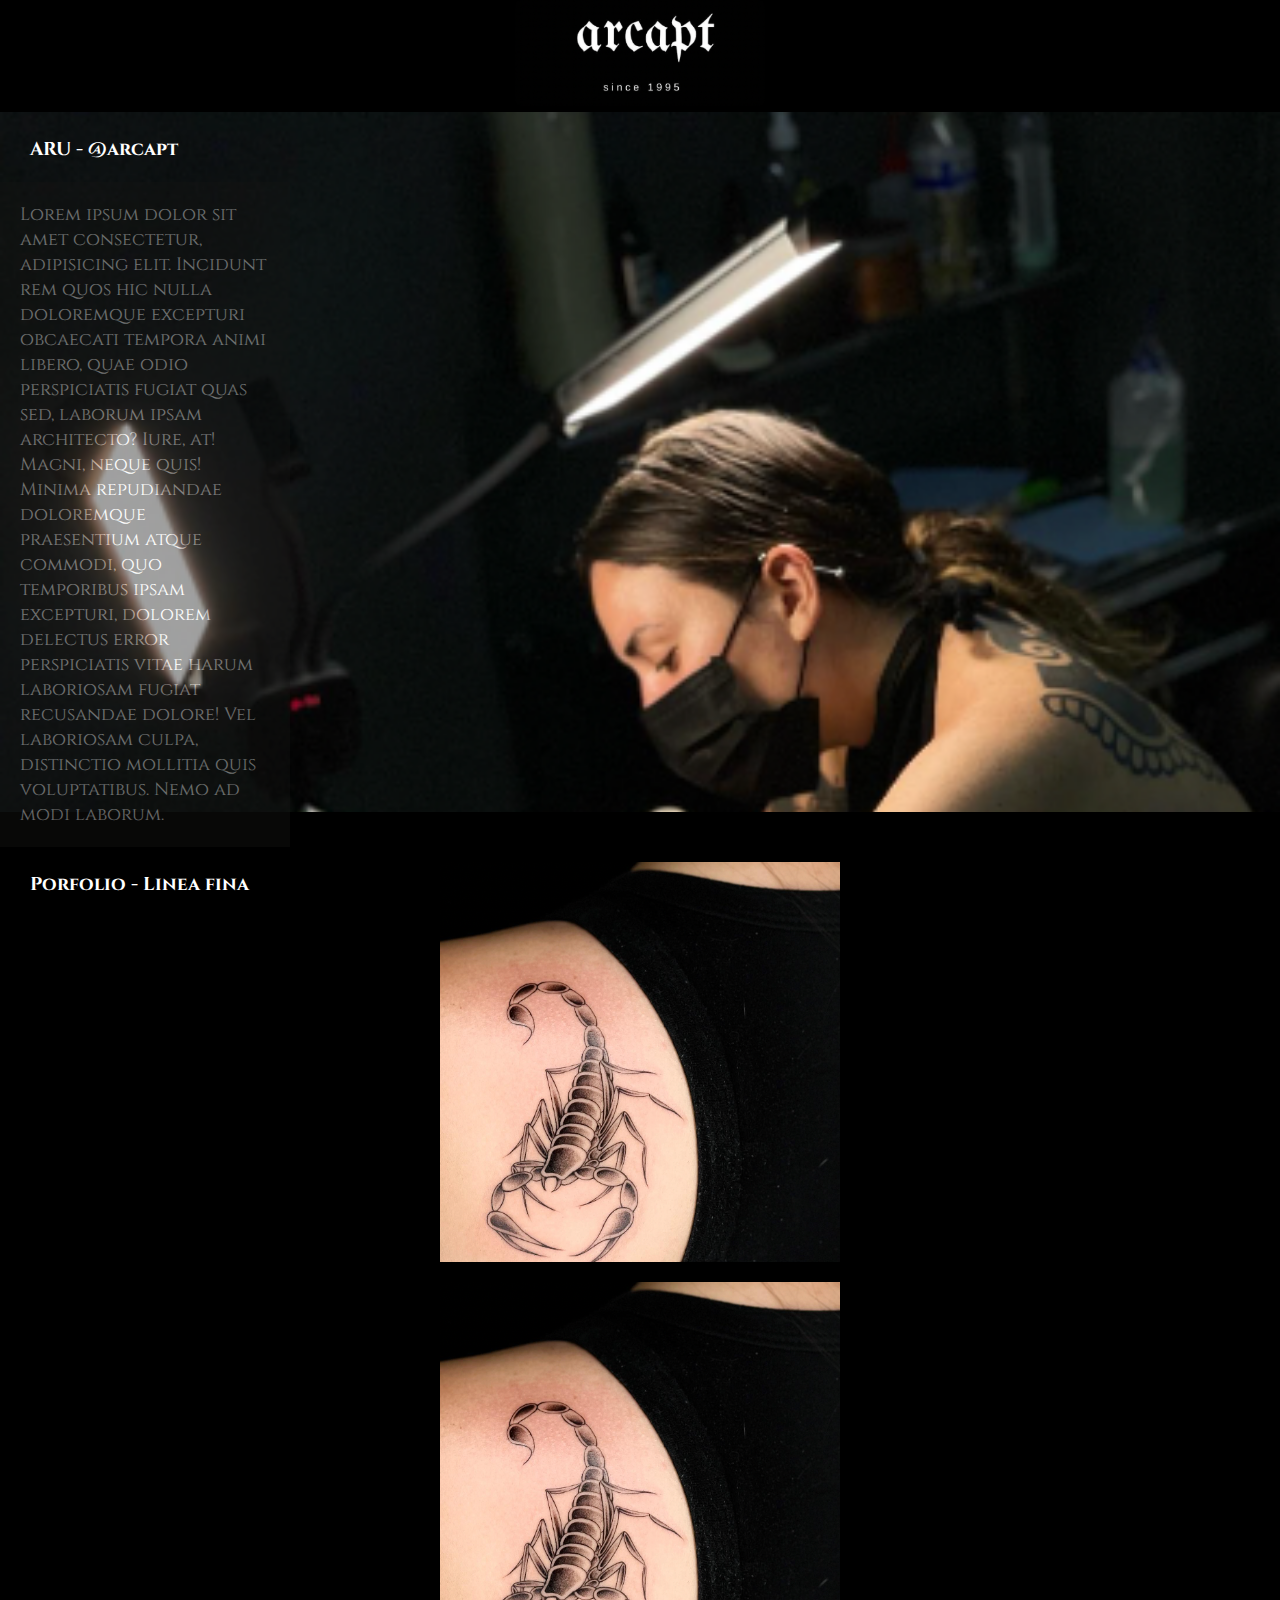
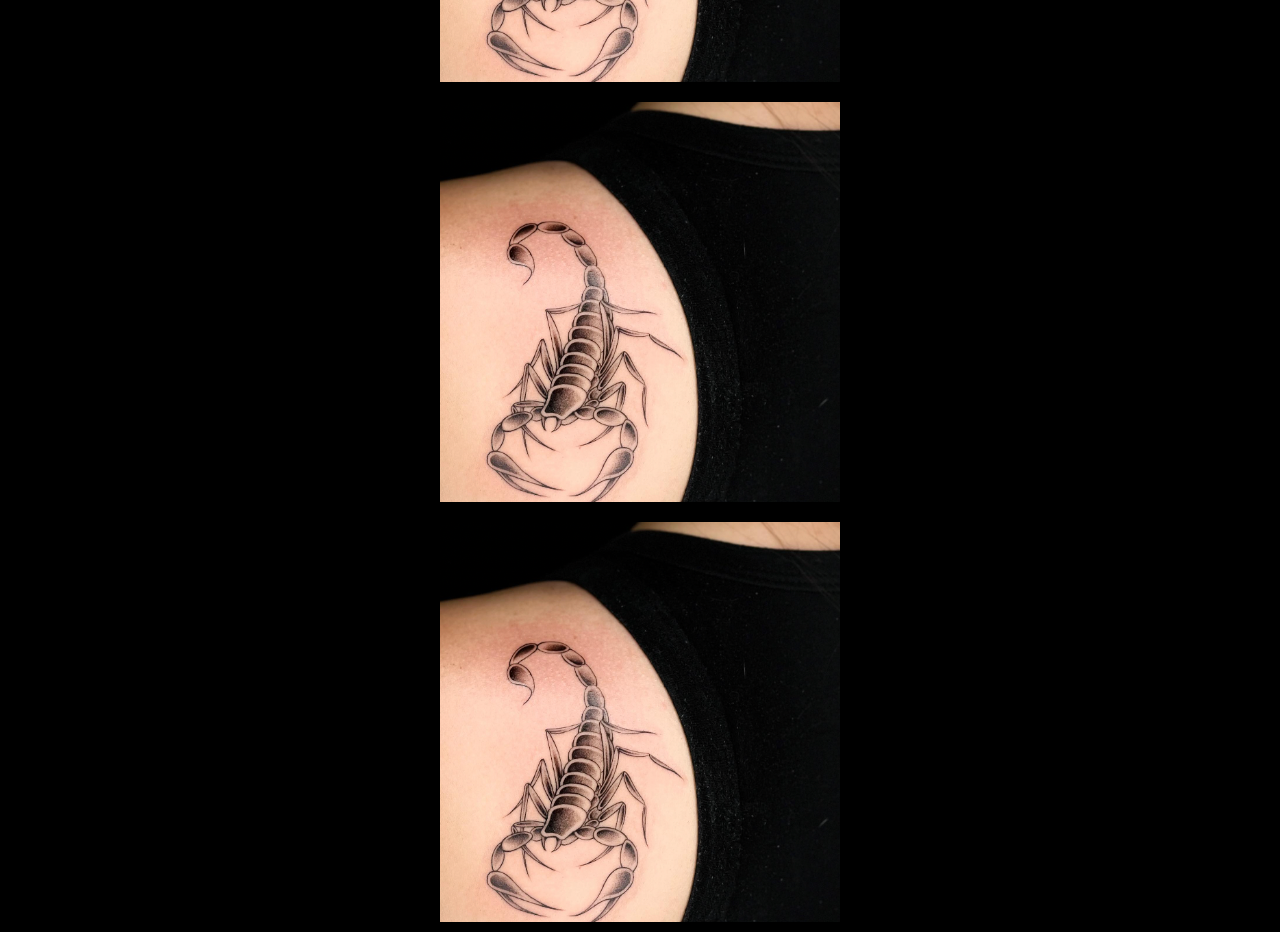
==== paginas/Aru.html @ 250bc6ee "portfolio" ====
<!DOCTYPE html>
<html lang="en">
  <head>
    <meta charset="UTF-8" />
    <meta name="viewport" content="width=device-width, initial-scale=1.0" />
    <title>Aru Tattoo</title>
    <link
      href="https://fonts.googleapis.com/css2?family=Cinzel&display=swap"
      rel="stylesheet"
    />
    <link rel="stylesheet" href="../css/portfolio.css" />
    <link rel="stylesheet" href="../css/global.css" />
  </head>
  <body>
    <div class="porfolio">
      <div class="cont-portfolio">
        <a href="../index.html"
          ><img class="logo" src="../img/logo-blanco.png" alt=""
        /></a>
      </div>
      <div class="profesional-aru">
        <h3>ARU - @arcapt</h3>
        <p>
          Lorem ipsum dolor sit amet consectetur, adipisicing elit. Incidunt rem
          quos hic nulla doloremque excepturi obcaecati tempora animi libero,
          quae odio perspiciatis fugiat quas sed, laborum ipsam architecto?
          Iure, at! Magni, neque quis! Minima repudiandae doloremque praesentium
          atque commodi, quo temporibus ipsam excepturi, dolorem delectus error
          perspiciatis vitae harum laboriosam fugiat recusandae dolore! Vel
          laboriosam culpa, distinctio mollitia quis voluptatibus. Nemo ad modi
          laborum.
        </p>
        <h3>Porfolio - Linea fina</h3>
      </div>
      <div class="f4b-fotos">
        <img src="../img/Dibujo-con-sombra.png" alt="" />
        <img src="../img/Dibujo-con-sombra.png" alt="" />
        <img src="../img/Dibujo-con-sombra.png" alt="" />
        <img src="../img/Dibujo-con-sombra.png" alt="" />
      </div>
    </div>
  </body>
</html>
---- css/portfolio.css ----
body {
  background-color: black;
  font-family: "Cinzel", serif; /* Aplicar la fuente Cinzel gótica para todo el cuerpo */
}

.porfolio {
  background-color: black;
}

.cont-portfolio {
  display: flex;
  flex-direction: column;
  align-items: center;
  justify-content: center;
}

.profesional-aru {
  height: 700px;
  background-image: url(../img/Aru-tattoo.png);
  background-position: 20% right;
  background-repeat: no-repeat;
  background-size: cover;
}

.profesional-aru h3 {
  color: white;
  padding: 25px 0 20px 30px;
  text-align: left;
}
.profesional-aru p {
  background-color: #141413;
  opacity: 0.4;
  color: white;
  font-size: 18px;
  width: 250px;
  padding: 20px;
}

.f4b-fotos {
  display: flex;
  flex-direction: column;
  justify-content: center;
  align-items: center;
  margin-top: 40px;
}

.f4b-fotos img {
  padding: 10px;
}

.cont-portfolio {
}
---- css/global.css ----
/*         Global          */
@import url("https://fonts.googleapis.com/css2?family=Comfortaa:wght@700&family=Montserrat:wght@200;400&family=Roboto:wght@300;900&display=swap");
* {
  padding: 0;
  margin: 0;
}

.row {
  padding: 0;
  margin: 0;
}

@font-face {
  font-family: "Cinzel", sans-serif;
  src: url(../Assets/Comfortaa/Comfortaa-VariableFont_wght.ttf);
}
/*         MAIN   */
main {
  padding-top: 30px;
  background: #000000;
  background: linear-gradient(180deg, #000000 0%, #23011d 87%);
  height: auto;
  min-height: 800px;
  font-family: "Cinzel", sans-serif;
}

.logo-header {
  display: flex;
  flex-direction: column;
  align-items: center;
}

.logo {
  width: 250px;
  border-radius: 5px;
  align-items: center;
}

@media (max-width: 700px) {
  main {
    height: auto;
    min-height: 800px;
  }
}
/*         HEADER + NAV    */
.pres-empresa {
  display: flex;
  flex-direction: column;
  justify-content: center;
  align-items: center;
  padding-top: 50px;
}
.pres-empresa img {
  border-radius: 50%;
  height: 96px;
  width: 96px;
}
.pres-empresa h1 {
  color: white;
  font-size: 18px;
  padding: 20px 0px 10px 0px;
  font-family: "Montserrat", sans-serif;
  font-weight: bold;
}
.pres-empresa p {
  color: white;
  font-size: 16px;
  text-align: center;
  padding: 0px 20px 0px 20px;
  font-weight: 200;
}

/* TAROT */
.pres-empresa-int {
  display: flex;
  flex-direction: column;
  justify-content: center;
  align-items: center;
  padding-top: 50px;
}
.pres-empresa-int img {
  border-radius: 50%;
  height: 96px;
  width: 96px;
}
.pres-empresa-int h1 {
  color: white;
  font-size: 18px;
  padding: 20px 0px 10px 0px;
  font-family: "Montserrat", sans-serif;
  font-weight: bold;
}
.pres-empresa-int p {
  color: white;
  font-size: 16px;
  text-align: center;
  padding: 0px 20px 0px 20px;
  font-weight: 200;
}

.f4b-intro {
  height: 110px;
  width: 350px;
  border-radius: 50px;
  background-color: hsla(0, 0%, 100%, 0.3);
}
.f4b-intro div {
  margin-top: 8px;
  padding-left: 0px;
}

.f4b-img-company img {
  border-radius: 50%;
  height: 96px;
  width: 96px;
}

.f4b-pres-company {
  margin-top: 10px;
}
.f4b-pres-company h1 {
  font-size: 16px;
  color: white;
}
.f4b-pres-company p {
  font-size: 12px;
  color: white;
}

/* Boton con imagen */
.botonera {
  display: flex;
  flex-direction: column;
  justify-content: center;
  align-items: center;
  margin-top: 40px;
  font-size: 20px;
  font-weight: bold;
}
.botonera a:nth-child(3) {
  animation: pulse;
  animation-duration: 2s;
  animation-iteration-count: 100;
}

.destacado {
  animation: pulse;
  animation-duration: 2s;
  animation-iteration-count: 10;
}

.boton-imagen {
  display: flex;
  flex-direction: row;
  justify-content: space-around;
  align-items: center;
  margin: 15px 0px 0px 0px;
  border: white solid 1px;
  border-radius: 50px;
  height: 50px;
  width: 600px;
  text-decoration: none;
  color: white;
  text-align: center;
}
@media (max-width: 700px) {
  .boton-imagen {
    width: 350px;
    font-size: 14px;
  }
}
.boton-imagen:hover {
  color: black;
  background-color: white;
}
.boton-imagen img {
  position: absolute;
  height: 45px;
  width: 45px;
  border-radius: 50%;
  margin-left: -550px;
}
@media (max-width: 700px) {
  .boton-imagen img {
    margin-left: -300px;
  }
}
.boton-imagen i {
  position: absolute;
  margin-left: -750px;
  color: white;
}
@media (max-width: 700px) {
  .boton-imagen i {
    margin-left: -300px;
  }
}

/* REDES */
.redes {
  margin-top: 50px;
  display: flex;
  flex-direction: row;
  justify-content: center;
  align-items: center;
}
.redes a {
  padding: 0px 7px 0px 7px;
}
.redes a:hover {
  transform: scale(1.3);
}

/* FIRMA */
.firma {
  display: flex;
  align-items: center;
  justify-content: center;
  color: white;
  text-decoration: none;
  font-size: 15px;
  font-family: arial;
  margin-top: 50px;
  gap: 10px;
  padding-bottom: 20px;
}
.firma img {
  height: 30px;
  width: 30px;
}

/* Accordion */
.accordion-button:not(.collapsed) {
  background-color: white;
}

.accordion {
  display: flex;
  flex-direction: column;
  justify-content: center;
  align-items: center;
}

.accordion-item {
  width: 90%;
}

.accordion-button {
  background-color: #790a64;
  text-align: center;
  color: aliceblue;
}

.collapsed {
  background-color: #790a64;
}

.accordion-header {
  justify-content: center;
  margin-bottom: 30px;
}

/* Accordion */
.f4b-cards {
  width: auto;
  max-width: 380px;
  border-radius: 50px;
  background-color: rgba(0, 0, 0, 0.1);
  margin-top: 50px;
  border: 1px solid white;
}
.f4b-cards h2 {
  font-size: 22px;
  color: white;
}
.f4b-cards img {
  border-radius: 50%;
  height: 60px;
  width: 60px;
}

.fb4-cards-s {
  height: 490px;
}

.fb4-cards-m {
  height: 490px;
}

.fb4-cards-l {
  height: 525px;
}

.f4b-card-f1 {
  padding: 20px 0px 10px 0px;
}
.f4b-card-f1 h2 {
  text-align: center;
  color: white;
}
.f4b-card-f1 img {
  margin-left: 10px;
}

.f4b-card-f2 {
  display: flex;
  justify-content: center;
  align-items: center;
}
.f4b-card-f2 p {
  color: white;
  text-align: center;
  margin: 0px;
}
.f4b-card-f2 h3 {
  color: white;
  font-size: 34px;
}

.f4b-card-f3 {
  padding-top: 15px;
}

.f4b-card-f4 {
  padding-top: 15px;
}
.f4b-card-f4 a {
  display: flex;
  flex-direction: row;
  justify-content: center;
  width: 50%;
  text-decoration: none;
}
.f4b-card-f4 a:nth-child(3) {
  animation: pulse;
  animation-duration: 2s;
  animation-iteration-count: 100;
}

.f4b-badges h5 {
  text-align: center;
  color: azure;
}

.f4b-card-f4 h5 {
  text-align: center;
  color: azure;
  margin-bottom: 5px;
}

.btn-dark {
  background-color: black;
  border: 2px solid pink;
  margin-top: 5px;
  border-radius: 50px;
}
.btn-dark:hover {
  background-color: pink;
  color: black;
  border: 2px solid black;
}

/* Wall of love */
.f4b-wol {
  width: auto;
  max-width: 390px;
  height: 250px;
  display: flex;
  flex-direction: row;
}

.f4b-banner1 {
  display: flex;
  justify-content: center;
  align-items: center;
}

.f4b-banner1 img {
  height: 250px;
  width: 183px;
  border-radius: 10px;
}

.f4b-tresbanners {
  display: flex;
  flex-direction: column;
  justify-content: space-around;
  align-items: center;
}
.f4b-tresbanners a img {
  height: 78px;
  width: 156px;
  border-radius: 10px;
}

.tituloNews {
  margin-top: 50px;
  text-align: center;
  color: white;
  background-color: #000000;
}

.tituloNews2 {
  margin-top: 10px;
  text-align: center;
  color: white;
  background-color: #000000;
}

/* reviews */
h1 {
  color: aqua;
  background-color: black;
}

/*# sourceMappingURL=styles.css.map */
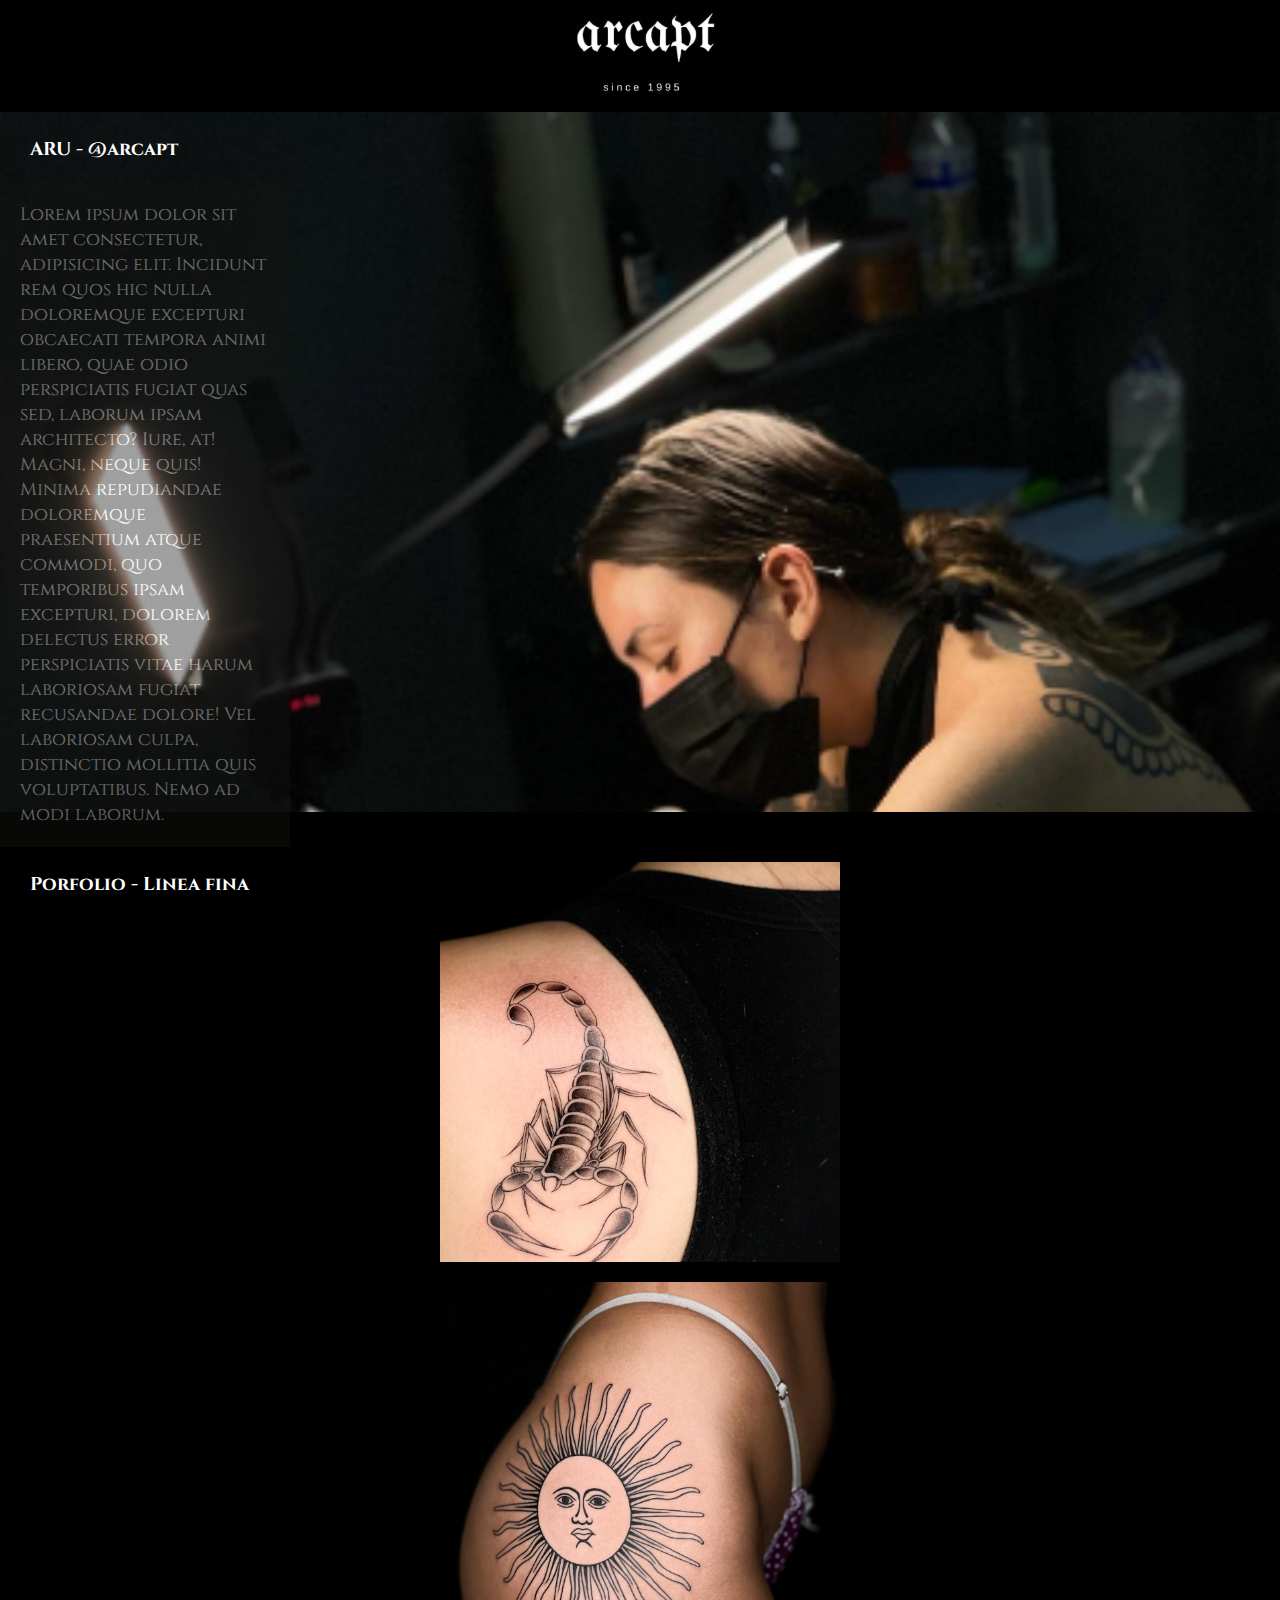
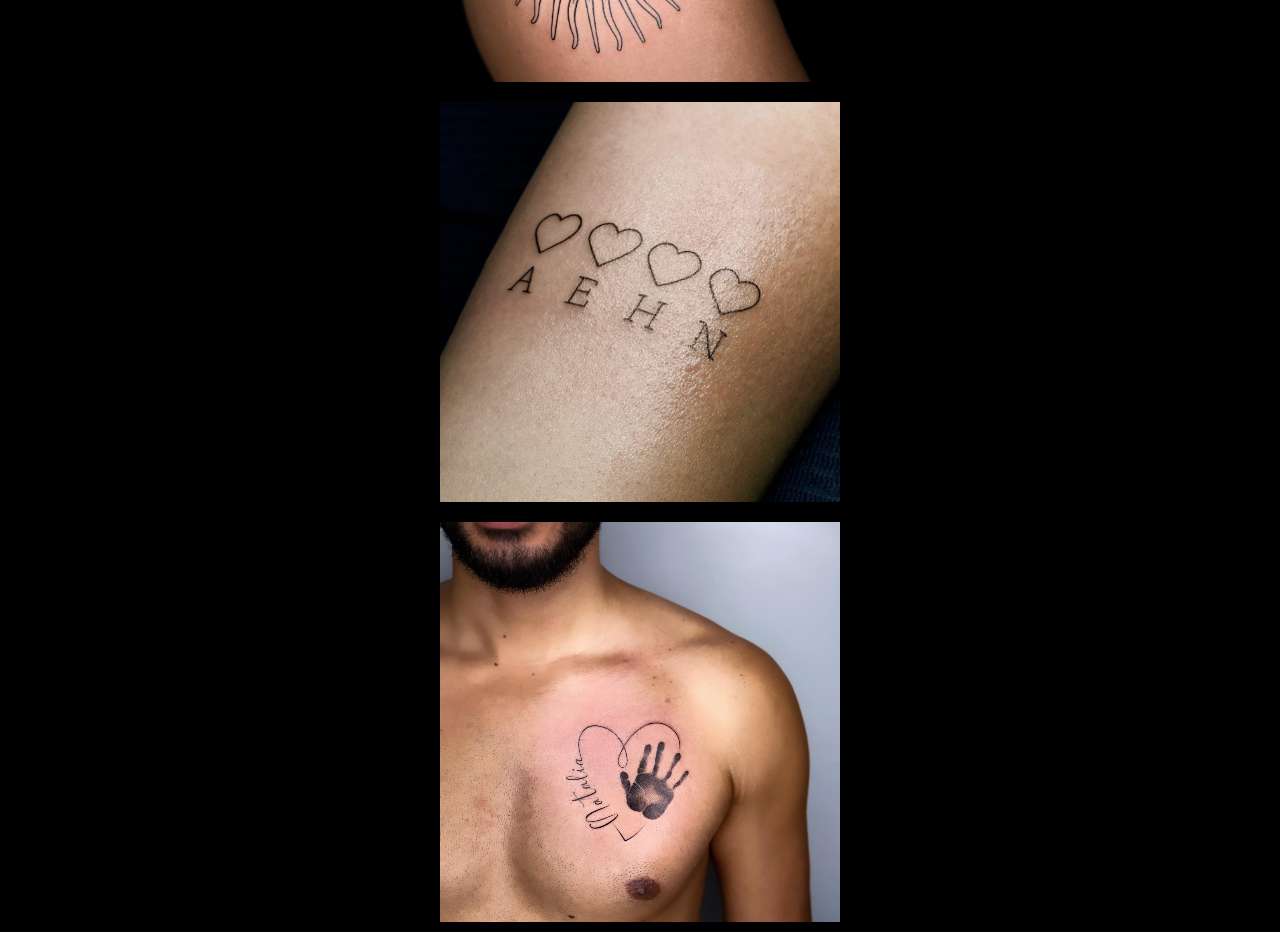
==== commit 389c624a: "portfolio" ====
--- a/paginas/Aru.html
+++ b/paginas/Aru.html
@@ -34,9 +34,9 @@
       </div>
       <div class="f4b-fotos">
         <img src="../img/Dibujo-con-sombra.png" alt="" />
-        <img src="../img/Dibujo-con-sombra.png" alt="" />
-        <img src="../img/Dibujo-con-sombra.png" alt="" />
-        <img src="../img/Dibujo-con-sombra.png" alt="" />
+        <img src="../img/dibujo-sin-sombra.png" alt="" />
+        <img src="../img/micro-tattoo.png" alt="" />
+        <img src="../img/dibu-letra.png" alt="" />
       </div>
     </div>
   </body>
--- a/css/portfolio.css
+++ b/css/portfolio.css
@@ -47,6 +47,3 @@
 .f4b-fotos img {
   padding: 10px;
 }
-
-.cont-portfolio {
-}
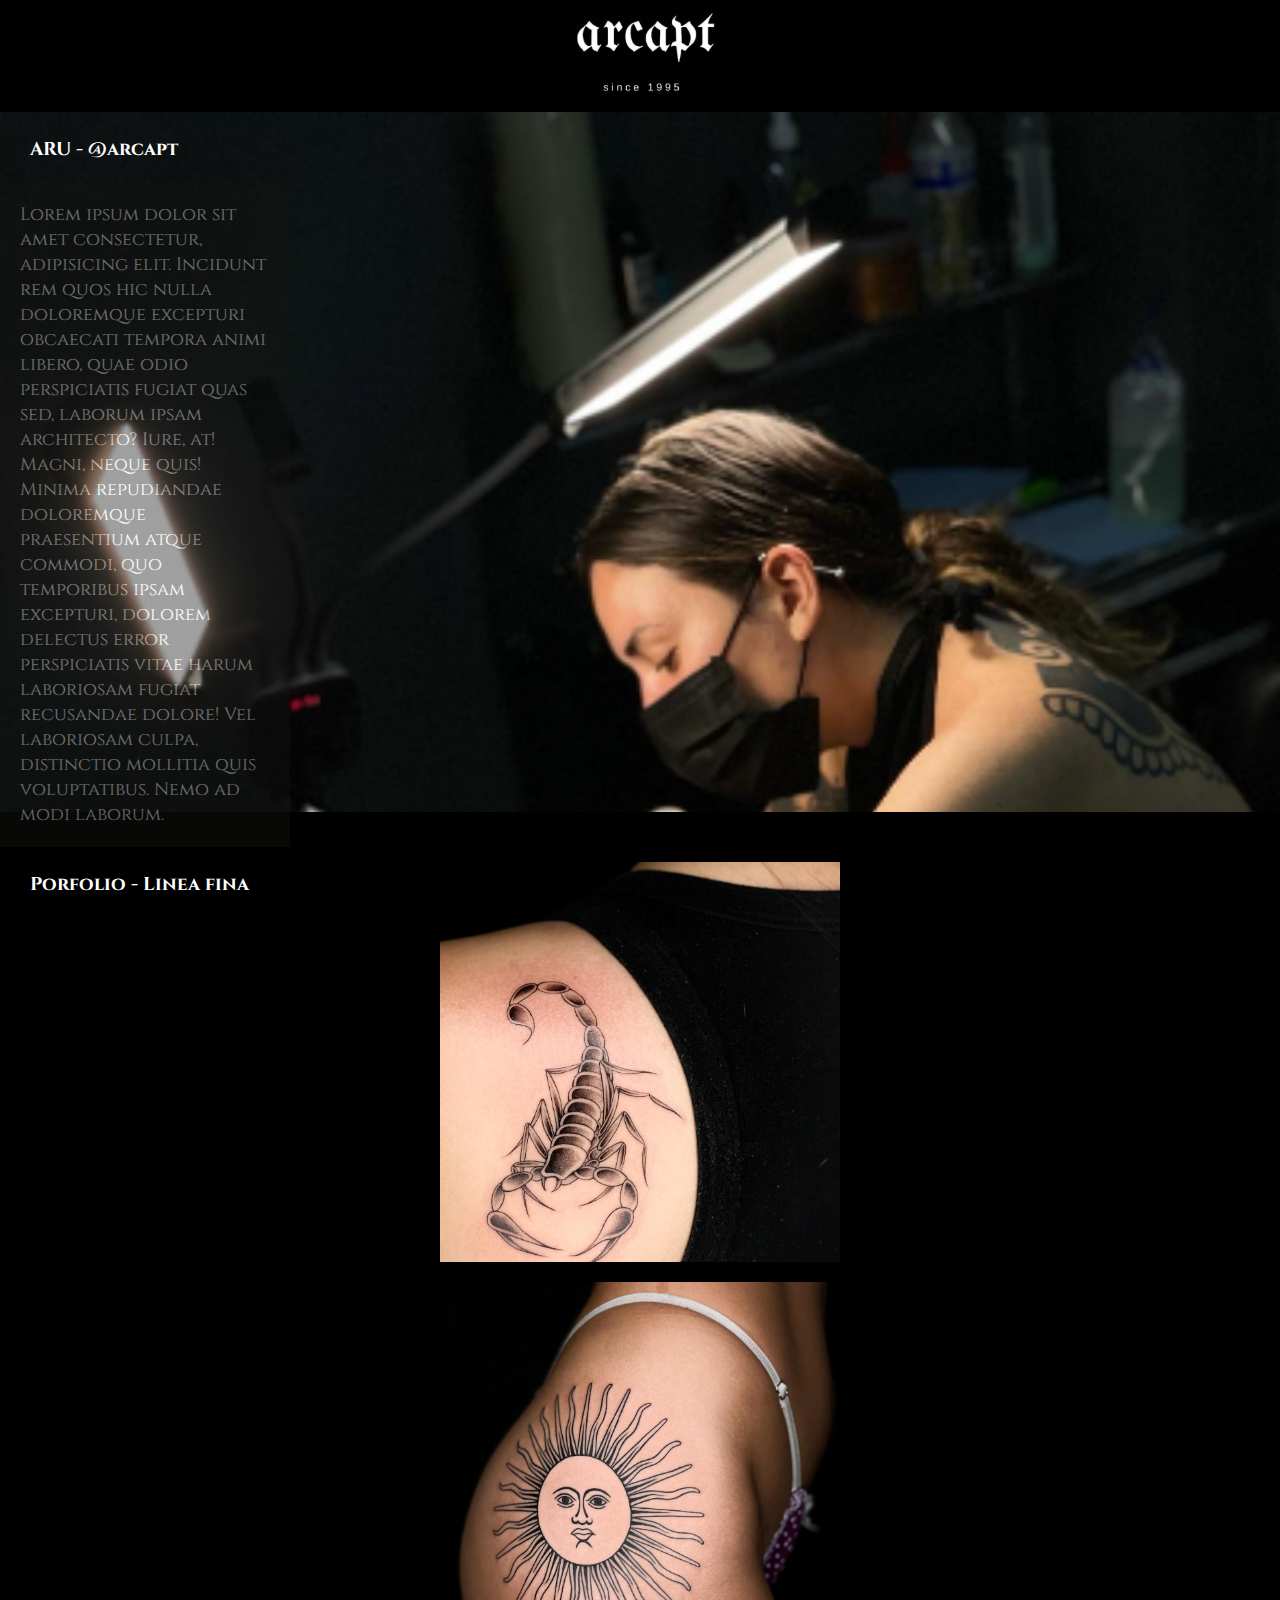
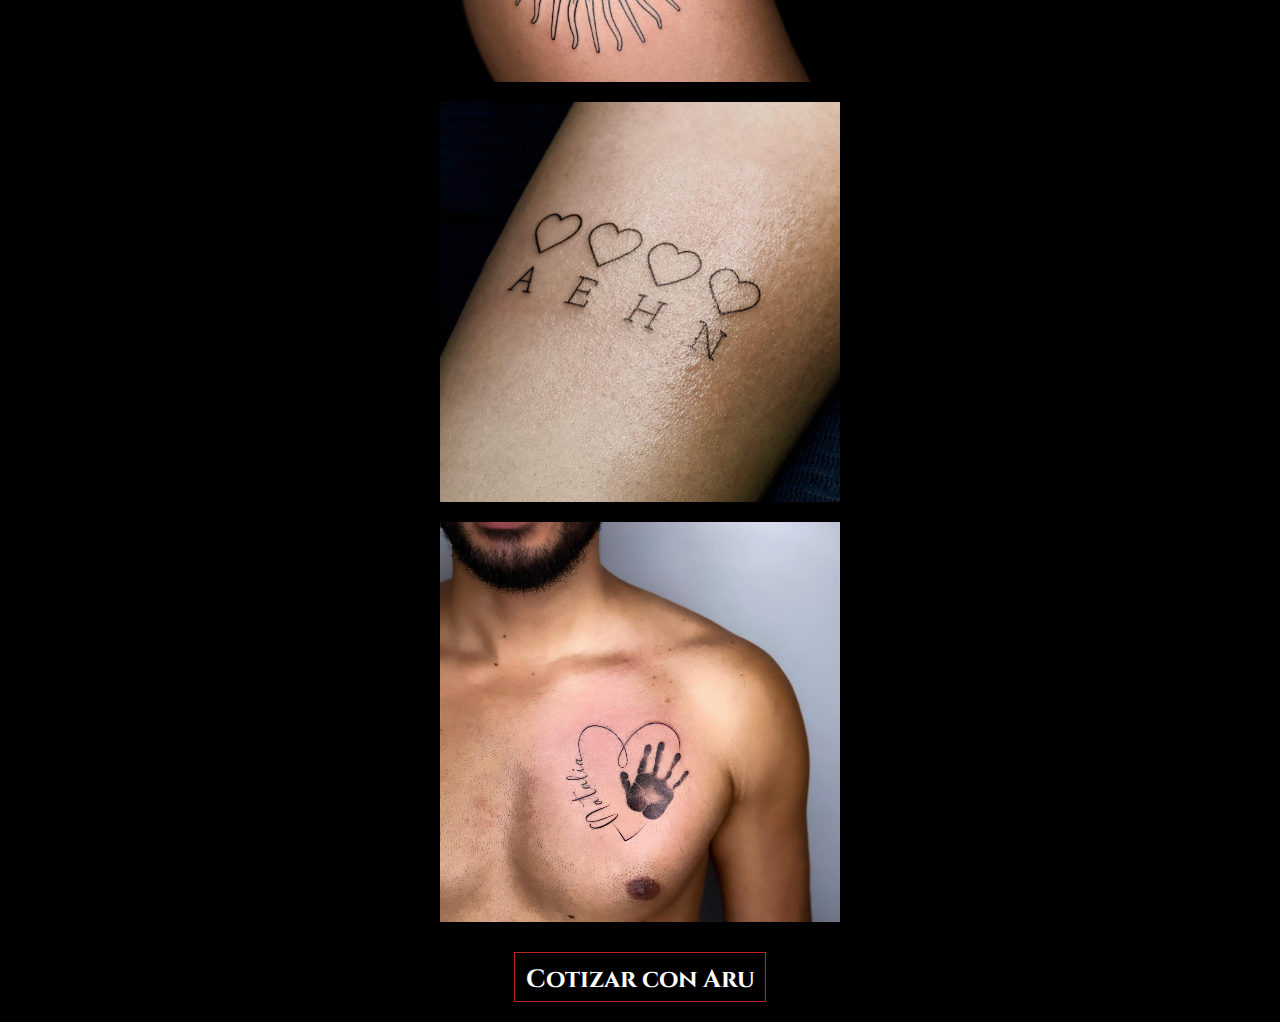
==== commit 8c6dceb8: "portfolio" ====
--- a/paginas/Aru.html
+++ b/paginas/Aru.html
@@ -37,7 +37,13 @@
         <img src="../img/dibujo-sin-sombra.png" alt="" />
         <img src="../img/micro-tattoo.png" alt="" />
         <img src="../img/dibu-letra.png" alt="" />
+        <a class="f4b-boton-cotizar" href="../cotizar.html"> Cotizar con Aru</a>
       </div>
     </div>
+    <script>
+      function navigateTo(url) {
+        window.location.href = url;
+      }
+    </script>
   </body>
 </html>
--- a/css/portfolio.css
+++ b/css/portfolio.css
@@ -47,3 +47,25 @@
 .f4b-fotos img {
   padding: 10px;
 }
+
+.f4b-boton-cotizar {
+  width: 250px;
+  color: white;
+  border-width: 1px;
+  border-style: solid;
+  border-color: #bb2424;
+  text-align: center;
+  text-decoration: none;
+  margin: 20px 0 20px 0;
+  padding: 10px 0 5px 0;
+  font-family: "Cinzel", serif; /* Aplicar la fuente Cinzel al botón */
+  font-size: 25px; /* Tamaño de fuente para el botón */
+  font-weight: bold; /* Texto en negrita para el botón */
+}
+
+.f4b-boton-cotizar:hover {
+  background-color: #232323; /* Color de fondo al pasar el cursor sobre el botón */
+  border-color: #bb2424;
+  border-style: solid;
+  border-width: 1px;
+}
